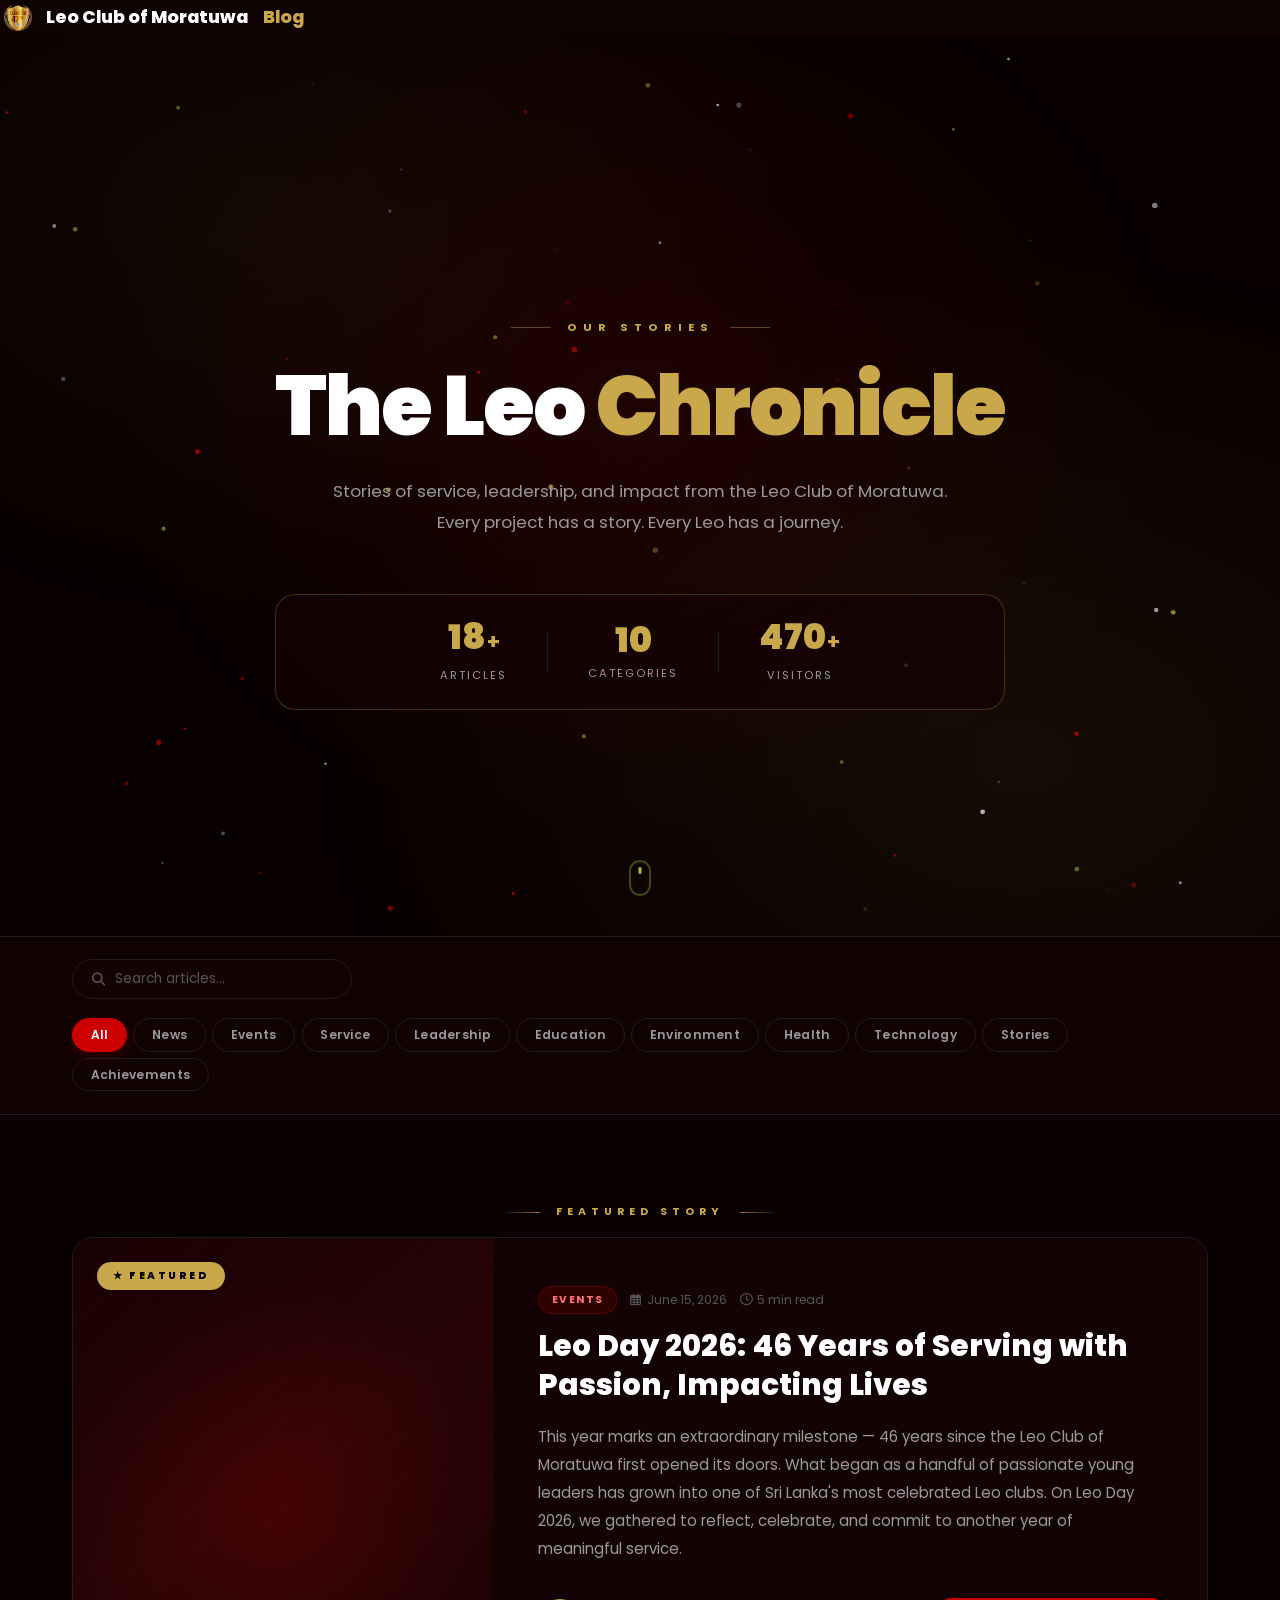
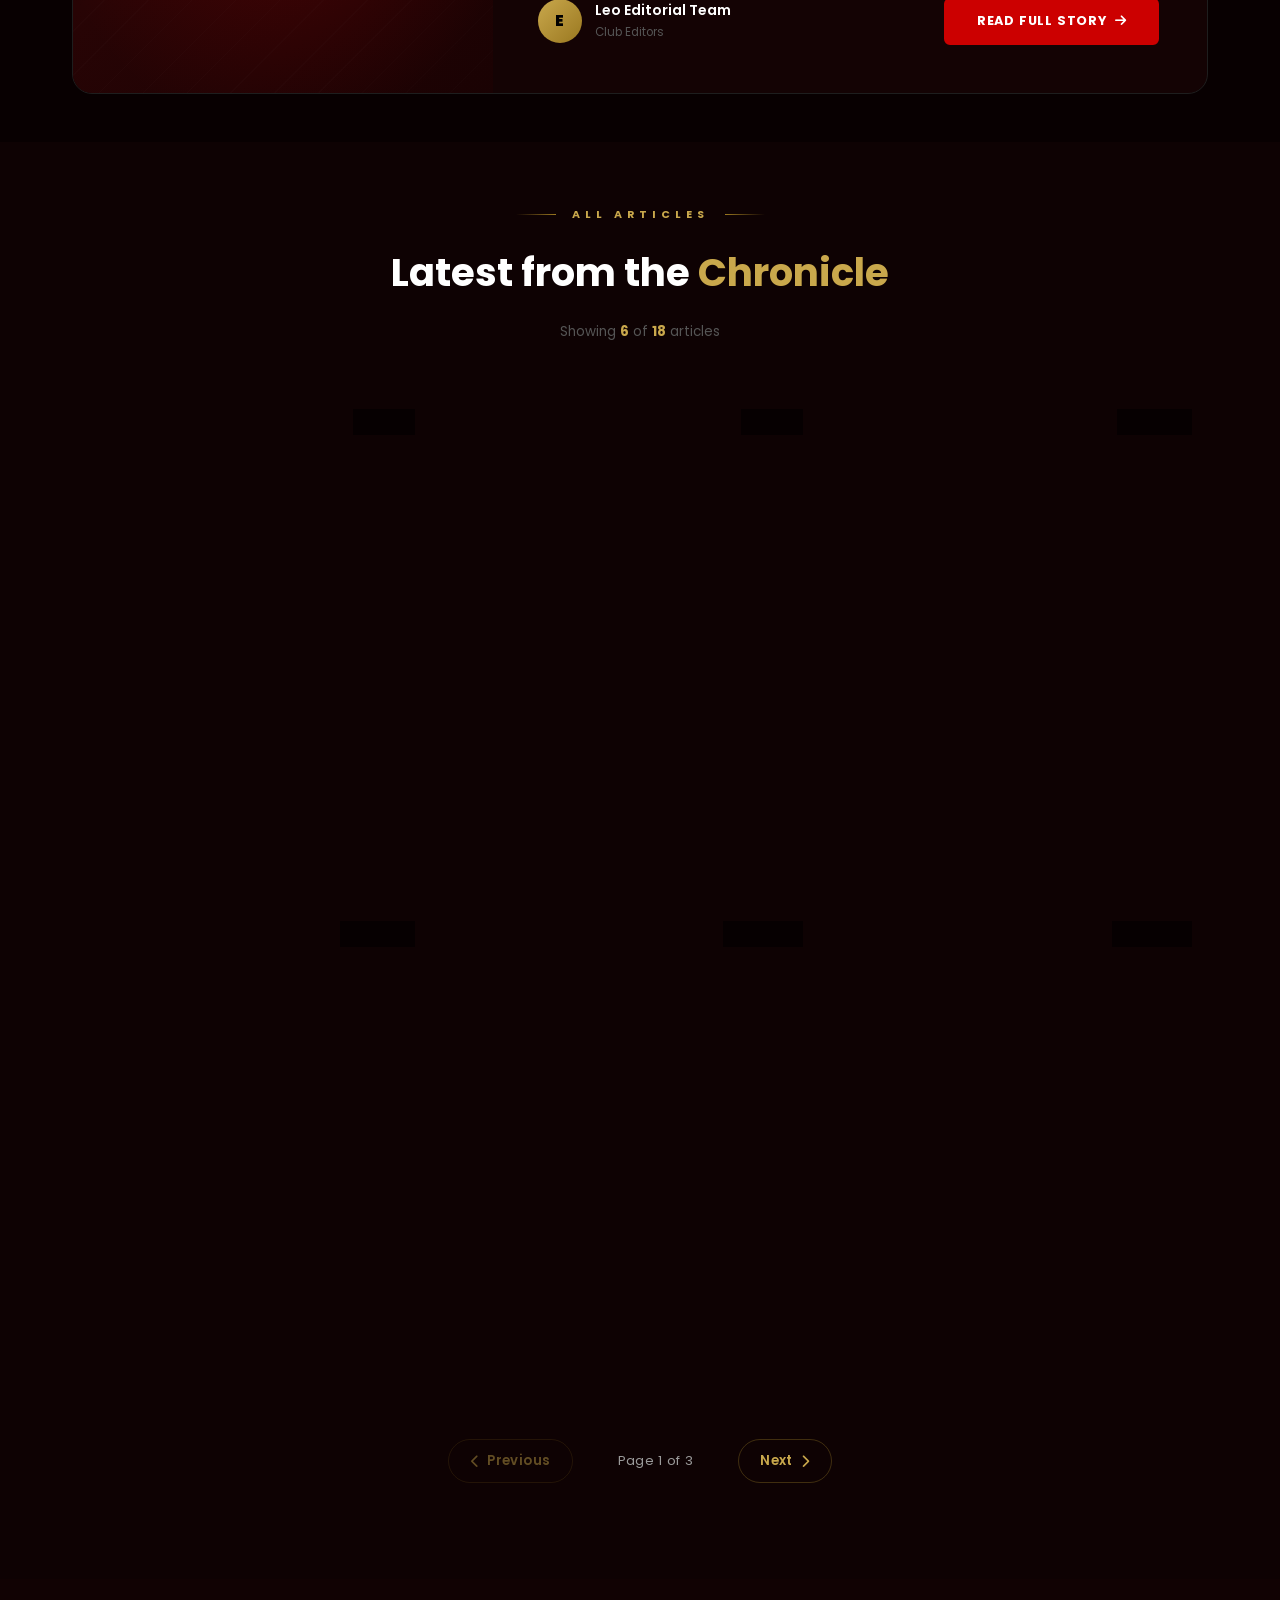
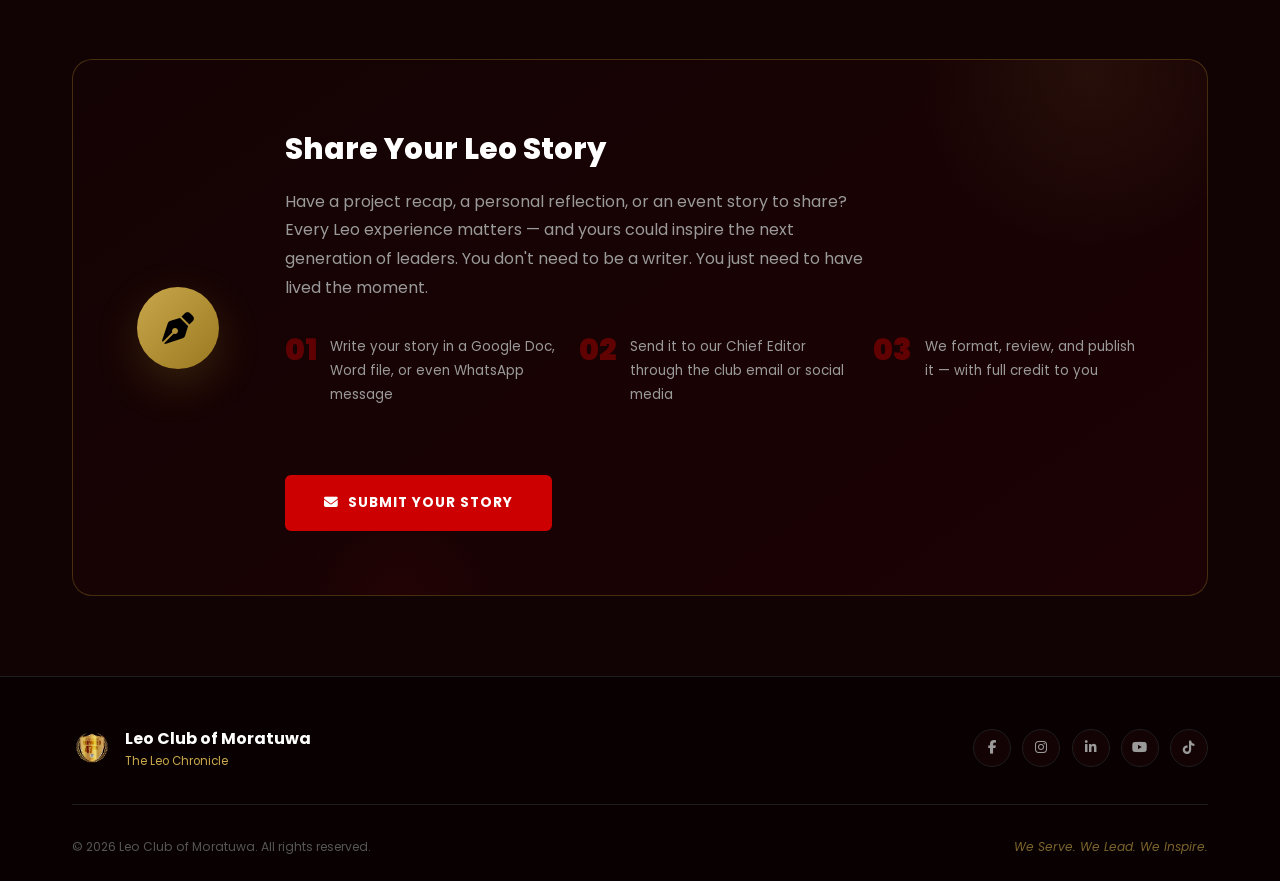
==== index.html @ 5f3649cf "Improve blog UX, archives, and SEO setup" ====
﻿<!DOCTYPE html>
<html lang="en">
<head>
  <meta charset="UTF-8" />
  <meta name="viewport" content="width=device-width, initial-scale=1.0" />
  <meta name="robots" content="index,follow" />
  <meta name="description" content="The Leo Chronicle — stories of service, leadership, and impact from the Leo Club of Moratuwa." />
  <meta name="theme-color" content="#CC0000" />
  <meta property="og:title"       content="The Leo Chronicle — Leo Club of Moratuwa" />
  <meta property="og:description" content="Stories of service, leadership and impact." />
  <meta property="og:type"        content="website" />
  <meta property="og:url"         content="" />
  <link rel="canonical" id="canonicalLink" href="index.html" />
  <link rel="icon" type="image/png" href="images/logos/clubLogo.png" />
  <title>The Leo Chronicle — Leo Club of Moratuwa</title>
  <script type="application/ld+json" id="blogSchemaJsonLd">{}</script>
  <script type="application/ld+json" id="breadcrumbsJsonLd">{}</script>

  
  <link rel="stylesheet" href="css/blog.css" />
  
  <link rel="stylesheet" href="https://cdnjs.cloudflare.com/ajax/libs/font-awesome/6.5.0/css/all.min.css" />
  
  <link href="https://fonts.googleapis.com/css2?family=Poppins:wght@300;400;500;600;700;800;900&display=swap" rel="stylesheet" />
</head>
<body>

  
  <div class="progress-bar" id="progressBar" role="progressbar" aria-hidden="true"></div>

  
  <nav class="navbar" id="navbar">
    <div class="nav-container">
      <div class="nav-logo">
        <img
          src="images/logos/clubLogo.png"
          alt="Leo Club of Moratuwa logo"
          class="nav-club-logo"
          onerror="this.style.display='none'"
        />
        Leo Club of Moratuwa <span>Blog</span>
      </div>
    </div>
  </nav>


  
  <section class="blog-hero" id="blogHero" aria-label="Blog hero">
    
    <canvas class="particles-canvas" id="particlesCanvas" aria-hidden="true"></canvas>
    <div class="hero-overlay" aria-hidden="true"></div>

    <div class="hero-content">
      <p class="hero-tag">
        <span class="tag-line" aria-hidden="true"></span>
        Our Stories
        <span class="tag-line" aria-hidden="true"></span>
      </p>
      <h1>The Leo <span class="accent">Chronicle</span></h1>
      <p class="hero-sub">
        Stories of service, leadership, and impact from the Leo Club of Moratuwa.<br />
        Every project has a story. Every Leo has a journey.
      </p>

      
      <div class="hero-stats" aria-label="Blog statistics">
        <div class="h-stat">
          <div class="h-num">
            <strong class="h-counter" id="articlesCount" data-target="0" aria-label="articles">0</strong><span class="stat-suffix">+</span>
          </div>
          <span>Articles</span>
        </div>
        <div class="h-divider" aria-hidden="true"></div>
        <div class="h-stat">
          <div class="h-num">
            <strong class="h-counter" id="categoriesCount" data-target="0" aria-label="categories">0</strong>
          </div>
          <span>Categories</span>
        </div>
        <div class="h-divider" aria-hidden="true"></div>
        <div class="h-stat">
          <div class="h-num">
            <strong class="h-counter" id="visitorsCount" data-target="0" aria-label="visitors">0</strong><span class="stat-suffix">+</span>
          </div>
          <span>Visitors</span>
        </div>
      </div>
    </div>

    
    <div class="hero-scroll-indicator" aria-hidden="true">
      <span></span>
    </div>
  </section>


  
  <section class="filter-section" aria-label="Search and filter articles">
    <div class="container">
      <div class="filter-bar">

        
        <div class="search-wrap">
          <i class="fas fa-search" aria-hidden="true"></i>
          <input
            type="search"
            id="searchInput"
            placeholder="Search articles…"
            aria-label="Search articles"
            autocomplete="off"
          />
          <button class="search-clear" id="searchClear" aria-label="Clear search">
            <i class="fas fa-times"></i>
          </button>
        </div>

      </div>

      
      <div class="category-tabs" id="categoryTabs" role="tablist" aria-label="Filter by category">
        <button class="cat-tab active" data-cat="all"          role="tab" aria-selected="true">All</button>
        <button class="cat-tab"        data-cat="news"         role="tab" aria-selected="false">News</button>
        <button class="cat-tab"        data-cat="events"       role="tab" aria-selected="false">Events</button>
        <button class="cat-tab"        data-cat="service"      role="tab" aria-selected="false">Service</button>
        <button class="cat-tab"        data-cat="leadership"   role="tab" aria-selected="false">Leadership</button>
        <button class="cat-tab"        data-cat="education"    role="tab" aria-selected="false">Education</button>
        <button class="cat-tab"        data-cat="environment"  role="tab" aria-selected="false">Environment</button>
        <button class="cat-tab"        data-cat="health"       role="tab" aria-selected="false">Health</button>
        <button class="cat-tab"        data-cat="technology"   role="tab" aria-selected="false">Technology</button>
        <button class="cat-tab"        data-cat="stories"      role="tab" aria-selected="false">Stories</button>
        <button class="cat-tab"        data-cat="achievements" role="tab" aria-selected="false">Achievements</button>
      </div>

    </div>
  </section>


  
  <section class="featured-section" aria-label="Featured article">
    <div class="container">
      <p class="section-tag">Featured Story</p>

      <div class="featured-card reveal">

        
        <div class="featured-visual">
          <div class="featured-icon-wrap" aria-hidden="true">
            <i class="fas fa-calendar-star"></i>
          </div>
          <div class="featured-badge">★ Featured</div>
        </div>

        
        <div class="featured-body">
          <div class="post-meta">
            <span class="post-category events">Events</span>
            <span class="post-date"><i class="far fa-calendar-alt" aria-hidden="true"></i> June 15, 2026</span>
            <span class="post-read-time"><i class="far fa-clock" aria-hidden="true"></i> 5 min read</span>
          </div>

          <h2 class="featured-title">
            Leo Day 2026: 46 Years of Serving with Passion, Impacting Lives
          </h2>

          <p class="featured-excerpt">
            This year marks an extraordinary milestone — 46 years since the Leo Club of Moratuwa
            first opened its doors. What began as a handful of passionate young leaders has grown
            into one of Sri Lanka's most celebrated Leo clubs. On Leo Day 2026, we gathered to
            reflect, celebrate, and commit to another year of meaningful service.
          </p>

          <div class="post-footer">
            <div class="post-author">
              <div class="author-avatar gold" aria-hidden="true">E</div>
              <div>
                <span class="author-name">Leo Editorial Team</span>
                <span class="author-role">Club Editors</span>
              </div>
            </div>
            <button class="btn-read-more" data-post="featured" aria-label="Read full featured story">
              Read Full Story <i class="fas fa-arrow-right" aria-hidden="true"></i>
            </button>
          </div>
        </div>

        
        <template class="post-full-content">
          <h2>Leo Day 2026: A Celebration of 46 Years of Service</h2>
          <p class="content-meta">
            <i class="far fa-calendar-alt"></i> June 15, 2026
            &nbsp;|&nbsp;
            <i class="far fa-clock"></i> 5 min read
            &nbsp;|&nbsp;
            By Leo Editorial Team
          </p>

          <p>
            On the morning of June 15th, 2026, the Leo Club of Moratuwa gathered at the University of
            Moratuwa Auditorium for what would become one of the most memorable Leo Day celebrations in
            our 46-year history. The air was electric — alumni who hadn't seen each other in years,
            active members who'd grown into leaders, and guests who'd been touched by our work all
            came together under one roof.
          </p>

          <h3>A Morning of Reflection</h3>
          <p>
            The ceremony opened with a moment of silence for all those our projects have helped over
            the decades. Our President reflected on the journey from 1980 — when a small group of
            determined young students first pledged to serve their community — to today, where over
            1,000 Leos have passed through our ranks.
          </p>
          <blockquote>
            "When we serve, we don't just change other lives. We change ourselves. Every Leo who has
            stood on this stage before us has left Moratuwa a little better than they found it."
            <br/><strong>— Club President, 2025/26</strong>
          </blockquote>

          <h3>Awards and Recognition</h3>
          <p>
            The highlight of the morning was the awards ceremony. The <strong>Best Leo Award</strong>
            went to a member who personally organized over 12 community events this year alone,
            including the landmark Blood Donation Drive that collected 150 units in a single day.
            The <strong>Outstanding Service Award</strong> recognized our Environment team for
            planting 500 trees across Moratuwa and nearby schools.
          </p>

          <h3>An Evening to Remember</h3>
          <p>
            As the sun set over Moratuwa, members, alumni, and Lions advisors gathered for a gala
            dinner. Stories were shared, friendships renewed, and memories made that will last a
            lifetime. A surprise photo montage — 46 years of Leo Club memories — drew applause,
            laughter, and more than a few tears.
          </p>

          <h3>Looking Forward to Year 47</h3>
          <p>
            As we close Leo Day 2026 and look ahead, our commitment to service remains unwavering.
            Upcoming projects include a major <strong>Blood Donation Drive</strong>, expansion of
            the <strong>Leo Tutors</strong> program to three new schools, and a new
            <strong>Mental Health on Campus</strong> initiative. Stay tuned — the best is yet to come.
          </p>

          <div class="content-tags">
            <span class="tag">Leo Day</span>
            <span class="tag">46 Years</span>
            <span class="tag">Annual Celebration</span>
            <span class="tag">Awards</span>
            <span class="tag">Milestones</span>
          </div>
        </template>

      </div>
    </div>
  </section>


  
  <section class="posts-section" id="postsSection" aria-label="All blog articles">
    <div class="container">

      <div class="section-header">
        <p class="section-tag">All Articles</p>
        <h2 class="section-title">Latest from the <span class="accent">Chronicle</span></h2>
        <p class="posts-count" id="postsCount" aria-live="polite">
          Showing <strong>8</strong> articles
        </p>
      </div>

      
      <div class="no-results" id="noResults" role="status" aria-live="polite">
        <i class="fas fa-search" aria-hidden="true"></i>
        <h3>No articles found</h3>
        <p>Try a different search term or select a different category.</p>
      </div>

      
      <div class="blog-grid" id="blogGrid">
        
      </div>

      
      <div class="pagination-wrap" aria-label="Article pagination">
        <button class="btn-page" id="pagePrevBtn" aria-label="Go to previous page">
          <i class="fas fa-chevron-left" aria-hidden="true"></i>
          <span>Previous</span>
        </button>
        <p class="page-indicator" id="pageIndicator" aria-live="polite">Page 1 of 1</p>
        <button class="btn-page" id="pageNextBtn" aria-label="Go to next page">
          <span>Next</span>
          <i class="fas fa-chevron-right" aria-hidden="true"></i>
        </button>
      </div>

    </div>
  </section>


  
  <section class="contribute-section" aria-label="Submit your story">
    <div class="container">
      <div class="contribute-card reveal">

        <div class="contribute-icon" aria-hidden="true">
          <i class="fas fa-pen-nib"></i>
        </div>

        <div class="contribute-content">
          <h2>Share Your Leo Story</h2>
          <p>
            Have a project recap, a personal reflection, or an event story to share?
            Every Leo experience matters — and yours could inspire the next generation of leaders.
            You don't need to be a writer. You just need to have lived the moment.
          </p>

          <div class="contribute-steps">
            <div class="c-step">
              <span class="c-num">01</span>
              <p>Write your story in a Google Doc, Word file, or even WhatsApp message</p>
            </div>
            <div class="c-step">
              <span class="c-num">02</span>
              <p>Send it to our Chief Editor through the club email or social media</p>
            </div>
            <div class="c-step">
              <span class="c-num">03</span>
              <p>We format, review, and publish it — with full credit to you</p>
            </div>
          </div>

          <a href="#" class="btn-primary">
            <i class="fas fa-envelope" aria-hidden="true"></i> Submit Your Story
          </a>
        </div>

      </div>
    </div>
  </section>


  
  <footer class="blog-footer" role="contentinfo">
    <div class="container">
      <div class="footer-top">

        <div class="footer-brand">
          <img
            src="images/logos/clubLogo.png"
            alt="Leo Club of Moratuwa"
            onerror="this.style.display='none'"
          />
          <div>
            <h3>Leo Club of Moratuwa</h3>
            <p>The Leo Chronicle</p>
          </div>
        </div>

        <div class="footer-social" aria-label="Social media links">
          <a href="https://web.facebook.com/LeoClubOfMoratuwa" target="_blank" rel="noopener noreferrer" aria-label="Follow us on Facebook"><i class="fab fa-facebook-f" aria-hidden="true"></i></a>
          <a href="https://www.instagram.com/mora_leos/" target="_blank" rel="noopener noreferrer" aria-label="Follow us on Instagram"><i class="fab fa-instagram" aria-hidden="true"></i></a>
          <a href="https://www.linkedin.com/company/leo-club-of-moratuwa/" target="_blank" rel="noopener noreferrer" aria-label="Follow us on LinkedIn"><i class="fab fa-linkedin-in" aria-hidden="true"></i></a>
          <a href="https://youtube.com/@leoclubofmoratuwa1321?si=IWdBcuFnTxDGwuSn" target="_blank" rel="noopener noreferrer" aria-label="Subscribe to our YouTube channel"><i class="fab fa-youtube" aria-hidden="true"></i></a>
          <a href="https://www.tiktok.com/@leoclubof.moratuwa" target="_blank" rel="noopener noreferrer" aria-label="Follow us on TikTok"><i class="fab fa-tiktok" aria-hidden="true"></i></a>
        </div>

      </div>

      <div class="footer-bottom">
        <p>&copy; 2026 Leo Club of Moratuwa. All rights reserved.</p>
        <p>We Serve. We Lead. We Inspire.</p>
      </div>
    </div>
  </footer>


  
  <div class="modal-overlay" id="modalOverlay" role="dialog" aria-modal="true" aria-label="Article reader">
    <div class="modal" id="modal">

      <button class="modal-close" id="modalClose" aria-label="Close article">
        <i class="fas fa-times" aria-hidden="true"></i>
      </button>

      
      <div class="modal-content" id="modalContent" tabindex="0"></div>

      <div class="modal-footer">
        <div class="modal-share" aria-label="Share this article">
          <span>Share:</span>
          <button class="share-btn" onclick="sharePost('facebook')" aria-label="Share on Facebook">
            <i class="fab fa-facebook-f" aria-hidden="true"></i>
          </button>
          <button class="share-btn" onclick="sharePost('whatsapp')" aria-label="Share on WhatsApp">
            <i class="fab fa-whatsapp" aria-hidden="true"></i>
          </button>
          <button class="share-btn" onclick="sharePost('copy')" aria-label="Copy link">
            <i class="fas fa-link" aria-hidden="true"></i>
          </button>
        </div>
        <button class="btn-modal-close" id="modalCloseBottom">Close Article</button>
      </div>

    </div>
  </div>


  
  <button class="back-to-top" id="backToTop" aria-label="Back to top of page">
    <i class="fas fa-chevron-up" aria-hidden="true"></i>
  </button>

  
  <div class="toast" id="toast" role="status" aria-live="polite" aria-atomic="true"></div>


  
    <script src="js/articles/news.js"></script>
    <script src="js/articles/events.js"></script>
    <script src="js/articles/service.js"></script>
    <script src="js/articles/leadership.js"></script>
    <script src="js/articles/education.js"></script>
    <script src="js/articles/environment.js"></script>
    <script src="js/articles/health.js"></script>
    <script src="js/articles/technology.js"></script>
    <script src="js/articles/stories.js"></script>
    <script src="js/articles/achievements.js"></script>
  <script src="js/articles-index.js"></script>
  <script src="js/blog.js"></script>

</body>
</html>
---- css/blog.css ----
/* ═══════════════════════════════════════════════════════════════
   Leo Club of Moratuwa — Blog Stylesheet
   Theme: Red #CC0000 · Gold #C9A84C · Dark Background #0E0203
   Font: Poppins (Google Fonts)
   ═══════════════════════════════════════════════════════════════ */

/* ─── CSS VARIABLES (matching main Leo Club site) ─── */
:root {
  --red:            #CC0000;
  --red-dark:       #A00000;
  --red-glow:       rgba(204, 0, 0, 0.20);
  --gold:           #C9A84C;
  --gold-light:     #E8CC72;
  --gold-dark:      #9A7820;
  --gold-glow:      rgba(201, 168, 76, 0.22);
  --green:          #2ECC71;
  --green-glow:     rgba(46, 204, 113, 0.18);
  --black:          #080001;
  --bg-dark:        #0E0203;
  --bg-card:        #140304;
  --bg-section:     #080001;
  --bg-alt:         #110203;
  --text-primary:   #FFFFFF;
  --text-secondary: #9A9A9A;
  --text-muted:     #555555;
  --border:         #1E1E1E;
  --border-gold:    rgba(212, 175, 55, 0.25);
  --border-red:     rgba(204, 0, 0, 0.30);
  --font:           'Poppins', sans-serif;
  --transition:     0.3s ease;
  --shadow-red:     0 15px 45px rgba(204, 0, 0, 0.25);
  --shadow-gold:    0 15px 45px rgba(212, 175, 55, 0.18);
  --radius:         12px;
  --radius-lg:      20px;
}

/* ─── RESET & BASE ─── */
*, *::before, *::after { margin: 0; padding: 0; box-sizing: border-box; }
html { scroll-behavior: smooth; font-size: 16px; }
body {
  font-family: var(--font);
  background-color: var(--bg-dark);
  color: var(--text-primary);
  line-height: 1.7;
  overflow-x: hidden;
}
a { text-decoration: none; color: inherit; transition: var(--transition); }
ul { list-style: none; }
img { max-width: 100%; display: block; }
button { border: none; cursor: pointer; font-family: var(--font); background: none; }
/* Hide <template> elements — prevents them from participating in grid/flex layout */
template { display: none !important; }

/* ─── UTILITIES ─── */
.container { max-width: 1200px; margin: 0 auto; padding: 0 2rem; }
.accent { color: var(--gold); }

.section-tag {
  font-size: 0.68rem;
  letter-spacing: 5px;
  color: var(--gold);
  text-transform: uppercase;
  font-weight: 700;
  margin-bottom: 1rem;
  display: flex;
  align-items: center;
  justify-content: center;
  gap: 1rem;
}
.section-tag::before, .section-tag::after {
  content: '';
  display: block;
  width: 40px;
  height: 1px;
  background: linear-gradient(90deg, transparent, var(--gold-dark));
  flex-shrink: 0;
}
.section-tag::after { background: linear-gradient(270deg, transparent, var(--gold-dark)); }

.section-title {
  font-size: clamp(1.6rem, 3vw, 2.4rem);
  font-weight: 700;
  margin-bottom: 1rem;
  text-align: center;
}

/* ═══════════════════════════════════════════════
   READING PROGRESS BAR
═══════════════════════════════════════════════ */
  box-shadow: 0 4px 30px rgba(0, 0, 0, 0.5);
}
.nav-container {
  max-width: 1200px;
  margin: 0 auto;
  padding: 0 2rem;
  display: flex;
  align-items: center;
  justify-content: center;
}
.nav-logo {
  display: flex;
  align-items: center;
  gap: 0.6rem;
  font-size: 1.1rem;
  font-weight: 800;
  letter-spacing: 0;
  color: var(--text-primary);
  cursor: default;
}
.nav-logo span { margin-left: 0.35rem; color: var(--gold); }
.nav-club-logo { width: 36px; height: 36px; object-fit: contain; border-radius: 50%; }

.nav-links {
  display: flex;
  align-items: center;
  gap: 0.25rem;
}
.nav-links a {
  padding: 0.42rem 0.9rem;
  font-size: 0.82rem;
  font-weight: 500;
  color: var(--text-secondary);
  border-radius: 6px;
  transition: var(--transition);
  letter-spacing: 0.3px;
}
.nav-links a:hover { color: var(--text-primary); }
.nav-links a.active { color: var(--gold); background: rgba(204, 0, 0, 0.1); }
.btn-nav {
  background: var(--red) !important;
  color: #fff !important;
  padding: 0.48rem 1.2rem !important;
  border-radius: 6px !important;
  font-weight: 700 !important;
  font-size: 0.78rem !important;
  letter-spacing: 0.5px;
}
.btn-nav:hover { background: var(--red-dark) !important; transform: translateY(-1px); }

.hamburger { display: none; flex-direction: column; gap: 5px; cursor: pointer; padding: 4px; z-index: 10; }
.hamburger span { display: block; width: 24px; height: 2px; background: var(--text-primary); border-radius: 2px; transition: var(--transition); }
.hamburger.open span:nth-child(1) { transform: translateY(7px) rotate(45deg); }
.hamburger.open span:nth-child(2) { opacity: 0; transform: scaleX(0); }
.hamburger.open span:nth-child(3) { transform: translateY(-7px) rotate(-45deg); }

/* ═══════════════════════════════════════════════
   HERO SECTION
═══════════════════════════════════════════════ */
.blog-hero {
  position: relative;
  min-height: 100vh;
  display: flex;
  align-items: center;
  justify-content: center;
  text-align: center;
  overflow: hidden;
  background: var(--bg-section);
}
.particles-canvas {
  position: absolute;
  inset: 0;
  width: 100%;
  height: 100%;
  z-index: 0;
}
.hero-overlay {
  position: absolute;
  inset: 0;
  background:
    radial-gradient(ellipse at 50% 40%, rgba(204, 0, 0, 0.10) 0%, transparent 60%),
    radial-gradient(ellipse at 80% 80%, rgba(201, 168, 76, 0.07) 0%, transparent 50%),
    radial-gradient(ellipse at 20% 20%, rgba(201, 168, 76, 0.05) 0%, transparent 40%);
  z-index: 1;
}
.hero-content {
  position: relative;
  z-index: 2;
  max-width: 820px;
  padding: 2rem;
  margin-top: 3.5rem;
  animation: heroFadeIn 1s ease both;
}
@keyframes heroFadeIn {
  from { opacity: 0; transform: translateY(35px); }
  to   { opacity: 1; transform: translateY(0); }
}

.hero-tag {
  display: flex;
  align-items: center;
  justify-content: center;
  gap: 1rem;
  font-size: 0.7rem;
  font-weight: 700;
  letter-spacing: 6px;
  color: var(--gold);
  text-transform: uppercase;
  margin-bottom: 1.5rem;
}
.tag-line { display: block; width: 40px; height: 1px; background: var(--gold); opacity: 0.4; }

.blog-hero h1 {
  font-size: clamp(2.8rem, 7vw, 5.2rem);
  font-weight: 900;
  line-height: 1.1;
  margin-bottom: 1.5rem;
  letter-spacing: -2px;
}
.hero-sub {
  font-size: 1.05rem;
  color: var(--text-secondary);
  max-width: 920px;
  margin: 0 auto 3.5rem;
  line-height: 1.85;
}

.hero-stats {
  display: flex;
  align-items: center;
  justify-content: center;
  flex-wrap: wrap;
  gap: 0;
  background: rgba(20, 3, 4, 0.6);
  border: 1px solid var(--border-gold);
  border-radius: var(--radius-lg);
  padding: 1.5rem 0;
  backdrop-filter: blur(10px);
  -webkit-backdrop-filter: blur(10px);
}
.h-stat {
  display: flex;
  flex-direction: column;
  align-items: center;
  padding: 0 2.5rem;
}
/* Wrapper that keeps the number + suffix on the same row */
.h-num {
  display: flex;
  align-items: baseline;
  gap: 1px;
}
.h-stat strong {
  font-size: 2.2rem;
  font-weight: 900;
  color: var(--gold);
  line-height: 1;
}
.h-stat .stat-suffix { color: var(--gold); font-size: 1.3rem; font-weight: 700; }
/* Label text underneath the number */
.h-stat > span {
  font-size: 0.7rem;
  color: var(--text-secondary);
  text-transform: uppercase;
  letter-spacing: 2px;
  margin-top: 0.4rem;
}
.h-divider { width: 1px; height: 40px; background: var(--border); flex-shrink: 0; }

.hero-scroll-indicator {
  position: absolute;
  bottom: 2.5rem;
  left: 50%;
  transform: translateX(-50%);
  z-index: 2;
}
.hero-scroll-indicator span {
  display: block;
  width: 22px;
  height: 36px;
  border: 2px solid rgba(201, 168, 76, 0.35);
  border-radius: 11px;
  position: relative;
}
.hero-scroll-indicator span::after {
  content: '';
  position: absolute;
  top: 5px;
  left: 50%;
  transform: translateX(-50%);
  width: 3px;
  height: 7px;
  background: var(--gold);
  border-radius: 2px;
  animation: scrollBounce 1.8s ease infinite;
}
@keyframes scrollBounce {
  0%, 100% { top: 5px; opacity: 1; }
  50%       { top: 16px; opacity: 0.25; }
}

/* ═══════════════════════════════════════════════
   SEARCH & FILTER BAR
═══════════════════════════════════════════════ */
.filter-section {
  background: var(--bg-alt);
  padding: 1.4rem 0;
  position: sticky;
  top: 63px;
  z-index: 100;
  border-bottom: 1px solid var(--border);
  border-top: 1px solid var(--border);
}
.filter-bar {
  display: flex;
  align-items: center;
  justify-content: space-between;
  gap: 1.2rem;
  margin-bottom: 1.2rem;
  flex-wrap: wrap;
}

.search-wrap {
  display: flex;
  align-items: center;
  gap: 0.6rem;
  background: var(--bg-card);
  border: 1px solid var(--border);
  border-radius: 100px;
  padding: 0.55rem 1.2rem;
  flex: 0 0 280px;
  transition: var(--transition);
}

.taxonomy-wrap {
  display: flex;
  align-items: center;
  gap: 0.55rem;
  flex-wrap: wrap;
}
.tax-label {
  font-size: 0.74rem;
  color: var(--text-muted);
  letter-spacing: 0.4px;
}
.tax-select {
  background: var(--bg-card);
  border: 1px solid var(--border);
  color: var(--text-primary);
  border-radius: 999px;
  padding: 0.48rem 0.85rem;
  font-size: 0.78rem;
  min-width: 160px;
  outline: none;
  transition: var(--transition);
}
.tax-select:focus {
  border-color: var(--gold-dark);
  box-shadow: 0 0 0 3px var(--gold-glow);
}

.archive-hint {
  color: var(--text-secondary);
  font-size: 0.8rem;
  margin-top: 0.3rem;
  min-height: 1.2em;
}
.search-wrap:focus-within {
  border-color: var(--gold-dark);
  box-shadow: 0 0 0 3px var(--gold-glow);
}
.search-wrap > i { color: var(--text-muted); font-size: 0.82rem; flex-shrink: 0; }
.search-wrap input {
  background: none;
  border: none;
  outline: none;
  color: var(--text-primary);
  font-family: var(--font);
  font-size: 0.85rem;
  width: 100%;
}
.search-wrap input::placeholder { color: var(--text-muted); }
.search-clear {
  color: var(--text-muted);
  font-size: 0.8rem;
  padding: 2px;
  display: none;
  flex-shrink: 0;
  transition: var(--transition);
}
.search-clear.visible { display: block; }
.search-clear:hover { color: var(--red); }

.category-tabs {
  display: flex;
  gap: 0.4rem;
  flex-wrap: wrap;
  margin-bottom: 0;
}
.cat-tab {
  background: transparent;
  color: var(--text-secondary);
  border: 1px solid var(--border);
  padding: 0.42rem 1.1rem;
  border-radius: 100px;
  font-size: 0.76rem;
  font-weight: 600;
  letter-spacing: 0.3px;
  transition: var(--transition);
}
.cat-tab:hover { border-color: var(--gold-dark); color: var(--gold-light); }
.cat-tab.active {
  background: var(--red);
  border-color: var(--red);
  color: #fff;
  box-shadow: 0 4px 15px var(--red-glow);
}

/* ═══════════════════════════════════════════════
   FEATURED POST
═══════════════════════════════════════════════ */
.featured-section {
  padding: 5.5rem 0 3rem;
  background: var(--bg-section);
}
.featured-card {
  display: grid;
  grid-template-columns: 420px 1fr;
  background: var(--bg-card);
  border-radius: var(--radius-lg);
  border: 1px solid var(--border);
  overflow: hidden;
  transition: transform 0.4s ease, box-shadow 0.4s ease, border-color 0.4s ease;
}
.featured-card:hover {
  transform: translateY(-7px);
  box-shadow: 0 25px 70px rgba(0, 0, 0, 0.55), var(--shadow-gold);
  border-color: var(--border-gold);
}

.featured-visual {
  position: relative;
  background: linear-gradient(145deg, #180203, #280405 50%, #1a0203);
  display: flex;
  align-items: center;
  justify-content: center;
  min-height: 400px;
  overflow: hidden;
}
.featured-visual::before {
  content: '';
  position: absolute;
  inset: 0;
  background: radial-gradient(circle at 50% 60%, rgba(204, 0, 0, 0.18) 0%, transparent 65%);
}
/* Decorative diagonal lines */
.featured-visual::after {
  content: '';
  position: absolute;
  inset: 0;
  background: repeating-linear-gradient(
    -45deg,
    transparent,
    transparent 30px,
    rgba(255, 255, 255, 0.012) 30px,
    rgba(255, 255, 255, 0.012) 31px
  );
}
.featured-icon-wrap {
  font-size: 7rem;
  color: var(--red);
  position: relative;
  z-index: 2;
  animation: floatIcon 3.5s ease-in-out infinite;
  filter: drop-shadow(0 0 40px rgba(204, 0, 0, 0.4));
}
@keyframes floatIcon {
  0%, 100% { transform: translateY(0) rotate(-2deg); }
  50%       { transform: translateY(-14px) rotate(2deg); }
}
.featured-badge {
  position: absolute;
  top: 1.5rem;
  left: 1.5rem;
  z-index: 3;
  background: var(--gold);
  color: #000;
  font-size: 0.65rem;
  font-weight: 800;
  letter-spacing: 2.5px;
  text-transform: uppercase;
  padding: 0.32rem 1rem;
  border-radius: 100px;
}

.featured-body {
  padding: 3rem 3rem 3rem 2.8rem;
  display: flex;
  flex-direction: column;
  justify-content: center;
}
.featured-title {
  font-size: clamp(1.3rem, 2.4vw, 1.85rem);
  font-weight: 800;
  line-height: 1.3;
  margin: 0.8rem 0 1.2rem;
  transition: color 0.25s ease;
}
.featured-card:hover .featured-title { color: var(--gold); }
.featured-excerpt {
  color: var(--text-secondary);
  line-height: 1.85;
  margin-bottom: 2.2rem;
  font-size: 0.94rem;
}

/* ─── SHARED: Post meta ─── */
.post-meta {
  display: flex;
  align-items: center;
  gap: 0.8rem;
  flex-wrap: wrap;
}
.post-category {
  font-size: 0.65rem;
  font-weight: 700;
  letter-spacing: 1.5px;
  text-transform: uppercase;
  padding: 0.26rem 0.8rem;
  border-radius: 100px;
}
.post-category.events      { background: rgba(204,0,0,0.14);   color: #FF7070; border: 1px solid rgba(204,0,0,0.28); }
.post-category.service     { background: rgba(201,168,76,0.14); color: var(--gold-light); border: 1px solid var(--border-gold); }
.post-category.education   { background: rgba(255,120,60,0.12); color: #FFA07A; border: 1px solid rgba(255,100,40,0.25); }
.post-category.environment { background: rgba(46,204,113,0.12); color: #68ECA0; border: 1px solid rgba(46,204,113,0.28); }
.post-category.stories     { background: rgba(201,168,76,0.12); color: var(--gold); border: 1px solid var(--border-gold); }
.post-category.health      { background: rgba(255,215,0,0.10);  color: #FFD700; border: 1px solid rgba(255,215,0,0.25); }
.post-category.news        { background: rgba(204,0,0,0.10);   color: #FF5555; border: 1px solid rgba(204,0,0,0.2); }
.post-category.leadership  { background: rgba(255,140,0,0.12); color: #FFB347; border: 1px solid rgba(255,140,0,0.28); }
.post-category.technology  { background: rgba(0,170,255,0.12); color: #7CD7FF; border: 1px solid rgba(0,170,255,0.28); }
.post-category.achievements { background: rgba(255,193,7,0.14); color: #FFD45A; border: 1px solid rgba(255,193,7,0.3); }

.post-date, .post-read-time {
  font-size: 0.76rem;
  color: var(--text-muted);
  display: flex;
  align-items: center;
  gap: 0.35rem;
}

/* ─── SHARED: Post footer ─── */
.post-footer {
  display: flex;
  align-items: center;
  justify-content: space-between;
  gap: 1rem;
  flex-wrap: wrap;
}
.post-author { display: flex; align-items: center; gap: 0.8rem; }
.author-avatar {
  width: 44px; height: 44px;
  border-radius: 50%;
  display: flex; align-items: center; justify-content: center;
  font-weight: 800; font-size: 1rem;
  flex-shrink: 0;
}
.author-avatar.red  { background: linear-gradient(135deg, var(--red), var(--red-dark)); color: #fff; }
.author-avatar.gold { background: linear-gradient(135deg, var(--gold), var(--gold-dark)); color: #000; }
.author-name  { font-weight: 600; font-size: 0.88rem; display: block; }
.author-role  { font-size: 0.73rem; color: var(--text-muted); display: block; }

.btn-read-more {
  display: inline-flex;
  align-items: center;
  gap: 0.5rem;
  background: var(--red);
  color: #fff;
  padding: 0.78rem 1.9rem;
  border-radius: 6px;
  font-weight: 700;
  font-size: 0.8rem;
  letter-spacing: 0.8px;
  text-transform: uppercase;
  border: 2px solid var(--red);
  transition: var(--transition);
  white-space: nowrap;
}
.btn-read-more:hover {
  background: var(--red-dark);
  border-color: var(--red-dark);
  transform: translateY(-2px);
  box-shadow: var(--shadow-red);
}
.btn-read-more i { transition: transform 0.2s ease; }
.btn-read-more:hover i { transform: translateX(5px); }

/* ═══════════════════════════════════════════════
   POSTS SECTION & GRID
═══════════════════════════════════════════════ */
.posts-section {
  padding: 4rem 0 6rem;
  background: var(--bg-dark);
}
.section-header { text-align: center; margin-bottom: 3rem; }
.posts-count { color: var(--text-muted); font-size: 0.84rem; margin-top: 0.4rem; }
.posts-count strong { color: var(--gold); }

.blog-grid {
  display: grid;
  grid-template-columns: repeat(3, 1fr);
  gap: 1.8rem;
}

/* ─── Blog Card ─── */
.blog-card {
  background: var(--bg-card);
  border-radius: var(--radius-lg);
  border: 1px solid var(--border);
  overflow: hidden;
  display: flex;
  flex-direction: column;
  cursor: pointer;
  transition: transform 0.38s ease, box-shadow 0.38s ease, border-color 0.38s ease;
  position: relative;
}
.blog-card:hover {
  transform: translateY(-9px);
  border-color: var(--border-gold);
  box-shadow: 0 22px 65px rgba(0, 0, 0, 0.5), 0 0 0 1px var(--border-gold);
}

/* Card visual area (top image/icon) */
.card-visual {
  position: relative;
  height: 210px;
  display: flex;
  align-items: center;
  justify-content: center;
  overflow: hidden;
}
.card-image {
  position: absolute;
  inset: 0;
  width: 100%;
  height: 100%;
  object-fit: cover;
  z-index: 1;
  transform: scale(1.02);
  transition: transform 0.45s ease, filter 0.45s ease;
}
.card-visual::before {
  content: '';
  position: absolute;
  inset: 0;
  opacity: 1;
  transition: opacity 0.35s ease;
}
.card-visual::after {
  content: '';
  position: absolute;
  inset: 0;
  background: repeating-linear-gradient(
    -45deg,
    transparent, transparent 28px,
    rgba(255,255,255,0.013) 28px, rgba(255,255,255,0.013) 29px
  );
}

/* Visual color variants */
.card-visual.events      { background: linear-gradient(145deg, #1a0203, #260304); }
.card-visual.events::before { background: radial-gradient(circle at 50% 60%, rgba(204,0,0,0.22) 0%, transparent 70%); }
.card-visual.service     { background: linear-gradient(145deg, #14120a, #1e1a0d); }
.card-visual.service::before { background: radial-gradient(circle at 50% 60%, rgba(201,168,76,0.22) 0%, transparent 70%); }
.card-visual.education   { background: linear-gradient(145deg, #1a0f05, #221405); }
.card-visual.education::before { background: radial-gradient(circle at 50% 60%, rgba(255,120,40,0.22) 0%, transparent 70%); }
.card-visual.environment { background: linear-gradient(145deg, #061210, #0b1c16); }
.card-visual.environment::before { background: radial-gradient(circle at 50% 60%, rgba(46,204,113,0.22) 0%, transparent 70%); }
.card-visual.stories     { background: linear-gradient(145deg, #14120a, #1c180c); }
.card-visual.stories::before { background: radial-gradient(circle at 50% 60%, rgba(201,168,76,0.22) 0%, transparent 70%); }
.card-visual.health      { background: linear-gradient(145deg, #13110a, #1b1800); }
.card-visual.health::before { background: radial-gradient(circle at 50% 60%, rgba(255,215,0,0.18) 0%, transparent 70%); }
.card-visual.news        { background: linear-gradient(145deg, #1a0203, #220304); }
.card-visual.news::before { background: radial-gradient(circle at 50% 60%, rgba(204,0,0,0.18) 0%, transparent 70%); }
.card-visual.leadership   { background: linear-gradient(145deg, #1a1103, #241706); }
.card-visual.leadership::before { background: radial-gradient(circle at 50% 60%, rgba(255,140,0,0.22) 0%, transparent 70%); }
.card-visual.technology   { background: linear-gradient(145deg, #03121a, #052033); }
.card-visual.technology::before { background: radial-gradient(circle at 50% 60%, rgba(0,170,255,0.22) 0%, transparent 70%); }
.card-visual.achievements { background: linear-gradient(145deg, #1a1305, #241a06); }
.card-visual.achievements::before { background: radial-gradient(circle at 50% 60%, rgba(255,193,7,0.22) 0%, transparent 70%); }

/* Image-first mode: show photo as primary visual, keep icon as fallback only */
.card-visual.has-image i { display: none; }
.card-visual.has-image::before {
  z-index: 2;
  background: linear-gradient(180deg, rgba(0, 0, 0, 0.08) 0%, rgba(0, 0, 0, 0.45) 100%);
}
.blog-card:hover .card-visual.has-image .card-image {
  transform: scale(1.08);
  filter: saturate(1.08);
}

.card-visual i {
  font-size: 3.8rem;
  position: relative;
  z-index: 3;
  transition: transform 0.4s cubic-bezier(0.34, 1.56, 0.64, 1), filter 0.4s ease;
}
.card-visual.events i      { color: #FF6B6B; filter: drop-shadow(0 0 18px rgba(204,0,0,0.4)); }
.card-visual.service i     { color: var(--gold); filter: drop-shadow(0 0 18px rgba(201,168,76,0.4)); }
.card-visual.education i   { color: #FFA07A; filter: drop-shadow(0 0 18px rgba(255,120,40,0.4)); }
.card-visual.environment i { color: #6EEAA0; filter: drop-shadow(0 0 18px rgba(46,204,113,0.4)); }
.card-visual.stories i     { color: var(--gold-light); filter: drop-shadow(0 0 18px rgba(201,168,76,0.4)); }
.card-visual.health i      { color: #FFD700; filter: drop-shadow(0 0 18px rgba(255,215,0,0.35)); }
.card-visual.news i        { color: #FF5555; filter: drop-shadow(0 0 18px rgba(204,0,0,0.35)); }
.card-visual.leadership i  { color: #FFB347; filter: drop-shadow(0 0 18px rgba(255,140,0,0.35)); }
.card-visual.technology i  { color: #7CD7FF; filter: drop-shadow(0 0 18px rgba(0,170,255,0.35)); }
.card-visual.achievements i { color: #FFD45A; filter: drop-shadow(0 0 18px rgba(255,193,7,0.35)); }

.blog-card:hover .card-visual i {
  transform: scale(1.18) rotate(-6deg);
}
.blog-card:hover .card-visual i {
  filter: drop-shadow(0 0 28px currentColor);
}

.card-badge {
  position: absolute;
  top: 1rem; right: 1rem;
  z-index: 4;
  font-size: 0.6rem;
  font-weight: 700;
  letter-spacing: 1.5px;
  text-transform: uppercase;
  padding: 0.24rem 0.7rem;
  border-radius: 100px;
  background: rgba(0, 0, 0, 0.55);
  backdrop-filter: blur(8px);
  border: 1px solid rgba(255,255,255,0.08);
  color: var(--text-secondary);
  transition: var(--transition);
}
.blog-card:hover .card-badge { color: var(--gold); border-color: var(--border-gold); }

/* "Click to read" overlay hint */
.card-read-hint {
  position: absolute;
  bottom: 0; left: 0; right: 0;
  z-index: 4;
  background: linear-gradient(0deg, rgba(204,0,0,0.8) 0%, transparent 100%);
  padding: 1.2rem 1rem 0.7rem;
  text-align: center;
  font-size: 0.72rem;
  font-weight: 700;
  letter-spacing: 1px;
  text-transform: uppercase;
  color: rgba(255,255,255,0.9);
  transform: translateY(100%);
  transition: transform 0.3s ease;
}
.blog-card:hover .card-read-hint { transform: translateY(0); }

.card-body {
  padding: 1.5rem 1.5rem 1.2rem;
  display: flex;
  flex-direction: column;
  flex: 1;
}
.card-title {
  font-size: 1rem;
  font-weight: 700;
  line-height: 1.45;
  margin: 0.5rem 0 0.8rem;
  transition: color 0.25s ease;
  display: -webkit-box;
  -webkit-line-clamp: 2;
  line-clamp: 2;
  -webkit-box-orient: vertical;
  overflow: hidden;
}
.blog-card:hover .card-title { color: var(--gold); }
.card-excerpt {
  font-size: 0.84rem;
  color: var(--text-secondary);
  line-height: 1.75;
  flex: 1;
  margin-bottom: 1.1rem;
  display: -webkit-box;
  -webkit-line-clamp: 3;
  line-clamp: 3;
  -webkit-box-orient: vertical;
  overflow: hidden;
}
.card-footer {
  display: flex;
  align-items: center;
  justify-content: space-between;
  padding-top: 1rem;
  border-top: 1px solid var(--border);
}
.post-author-sm {
  display: flex;
  align-items: center;
  gap: 0.5rem;
  font-size: 0.76rem;
  color: var(--text-secondary);
}
.author-avatar-sm {
  width: 28px; height: 28px;
  border-radius: 50%;
  display: flex; align-items: center; justify-content: center;
  font-weight: 800; font-size: 0.7rem;
  flex-shrink: 0;
}
.author-avatar-sm.red   { background: linear-gradient(135deg, var(--red), var(--red-dark)); color: #fff; }
.author-avatar-sm.gold  { background: linear-gradient(135deg, var(--gold), var(--gold-dark)); color: #000; }
.author-avatar-sm.green { background: linear-gradient(135deg, #2ECC71, #27AE60); color: #000; }

.card-info { font-size: 0.73rem; color: var(--text-muted); display: flex; align-items: center; gap: 0.4rem; }

/* ─── No Results ─── */
.no-results {
  text-align: center;
  padding: 5rem 0;
  color: var(--text-muted);
  display: none;
}
.no-results i { font-size: 3rem; margin-bottom: 1rem; display: block; color: var(--border); }
.no-results h3 { font-size: 1.2rem; margin-bottom: 0.5rem; color: var(--text-secondary); }

/* ─── Pagination ─── */
.pagination-wrap {
  margin-top: 3.2rem;
  display: flex;
  align-items: center;
  justify-content: center;
  gap: 0.9rem;
  flex-wrap: wrap;
}
.btn-page {
  display: inline-flex;
  align-items: center;
  gap: 0.5rem;
  background: transparent;
  color: var(--gold);
  border: 1.5px solid var(--border-gold);
  padding: 0.7rem 1.35rem;
  border-radius: 999px;
  font-weight: 600;
  font-size: 0.83rem;
  letter-spacing: 0.4px;
  transition: var(--transition);
}
.btn-page:hover {
  background: var(--gold-glow);
  border-color: var(--gold);
  box-shadow: var(--shadow-gold);
  transform: translateY(-1px);
}
.btn-page:disabled {
  opacity: 0.45;
  cursor: not-allowed;
  transform: none !important;
  box-shadow: none;
}
.page-indicator {
  min-width: 136px;
  text-align: center;
  font-size: 0.82rem;
  color: var(--text-secondary);
  letter-spacing: 0.3px;
}


/* ═══════════════════════════════════════════════
   CONTRIBUTE / WRITE FOR US SECTION
═══════════════════════════════════════════════ */
.contribute-section {
  padding: 5rem 0;
  background: var(--bg-alt);
}
.contribute-card {
  background: linear-gradient(145deg, var(--bg-card), #1c0204);
  border: 1px solid var(--border-gold);
  border-radius: var(--radius-lg);
  padding: 4rem;
  display: grid;
  grid-template-columns: 100px 1fr;
  gap: 3rem;
  align-items: center;
  position: relative;
  overflow: hidden;
}
.contribute-card::before {
  content: '';
  position: absolute;
  top: -30%;
  right: -5%;
  width: 350px;
  height: 350px;
  background: radial-gradient(circle, rgba(201,168,76,0.08), transparent 70%);
  pointer-events: none;
}
.contribute-card::after {
  content: '';
  position: absolute;
  bottom: -20%;
  left: 20%;
  width: 200px;
  height: 200px;
  background: radial-gradient(circle, rgba(204,0,0,0.06), transparent 70%);
  pointer-events: none;
}
.contribute-icon {
  width: 82px; height: 82px;
  background: linear-gradient(135deg, var(--gold), var(--gold-dark));
  border-radius: 50%;
  display: flex; align-items: center; justify-content: center;
  font-size: 2rem;
  color: #000;
  flex-shrink: 0;
  box-shadow: var(--shadow-gold);
  position: relative;
  z-index: 1;
  animation: pulseGlow 3s ease-in-out infinite;
}
@keyframes pulseGlow {
  0%, 100% { box-shadow: var(--shadow-gold); }
  50%       { box-shadow: 0 0 0 12px var(--gold-glow), var(--shadow-gold); }
}
.contribute-content { position: relative; z-index: 1; }
.contribute-content h2 { font-size: 1.85rem; font-weight: 800; margin-bottom: 0.8rem; }
.contribute-content p { color: var(--text-secondary); margin-bottom: 2rem; max-width: 580px; line-height: 1.8; }
.contribute-steps {
  display: flex;
  gap: 1.5rem;
  margin-bottom: 2.2rem;
  flex-wrap: wrap;
}
.c-step { display: flex; align-items: flex-start; gap: 0.8rem; flex: 1; min-width: 160px; }
.c-num { font-size: 1.9rem; font-weight: 900; color: var(--red); opacity: 0.4; line-height: 1; flex-shrink: 0; }
.c-step p { font-size: 0.84rem; color: var(--text-secondary); }

.btn-primary {
  display: inline-flex;
  align-items: center;
  gap: 0.6rem;
  background: var(--red);
  color: #fff;
  padding: 0.9rem 2.3rem;
  border-radius: 6px;
  font-weight: 700;
  font-size: 0.86rem;
  letter-spacing: 1px;
  text-transform: uppercase;
  border: 2px solid var(--red);
  cursor: pointer;
  transition: var(--transition);
  text-decoration: none;
}
.btn-primary:hover {
  background: var(--red-dark);
  border-color: var(--red-dark);
  transform: translateY(-2px);
  box-shadow: var(--shadow-red);
}

/* ═══════════════════════════════════════════════
   FOOTER
═══════════════════════════════════════════════ */
.blog-footer {
  background: var(--bg-section);
  border-top: 1px solid var(--border);
  padding: 3rem 0 1.5rem;
}
.footer-top {
  display: flex;
  align-items: center;
  justify-content: space-between;
  gap: 2rem;
  flex-wrap: wrap;
  margin-bottom: 2rem;
  padding-bottom: 2rem;
  border-bottom: 1px solid var(--border);
}
.footer-brand { display: flex; align-items: center; gap: 0.8rem; }
.footer-brand img { width: 40px; height: 40px; object-fit: contain; border-radius: 50%; }
.footer-brand h3 { font-size: 1rem; font-weight: 700; }
.footer-brand p { font-size: 0.73rem; color: var(--gold); }
.footer-links { display: flex; gap: 1.5rem; flex-wrap: wrap; }
.footer-links a { font-size: 0.84rem; color: var(--text-secondary); transition: var(--transition); }
.footer-links a:hover { color: var(--gold); }
.footer-social { display: flex; gap: 0.7rem; }
.footer-social a {
  width: 38px; height: 38px;
  border-radius: 50%;
  background: var(--bg-card);
  border: 1px solid var(--border);
  display: flex; align-items: center; justify-content: center;
  font-size: 0.85rem;
  color: var(--text-secondary);
  transition: var(--transition);
}
.footer-social a:hover { background: var(--red); border-color: var(--red); color: #fff; transform: translateY(-3px); }
.footer-bottom {
  display: flex;
  align-items: center;
  justify-content: space-between;
  gap: 1rem;
  flex-wrap: wrap;
}
.footer-bottom p { font-size: 0.76rem; color: var(--text-muted); }
.footer-bottom p:last-child { color: var(--gold); opacity: 0.6; font-style: italic; }

/* ═══════════════════════════════════════════════
   MODAL
═══════════════════════════════════════════════ */
.modal-overlay {
  position: fixed;
  inset: 0;
  background: rgba(0, 0, 0, 0.88);
  backdrop-filter: blur(14px);
  -webkit-backdrop-filter: blur(14px);
  z-index: 2000;
  display: flex;
  align-items: center;
  justify-content: center;
  padding: 1rem;
  opacity: 0;
  pointer-events: none;
  transition: opacity 0.3s ease;
}
.modal-overlay.open { opacity: 1; pointer-events: all; }
.modal {
  background: var(--bg-card);
  border: 1px solid var(--border-gold);
  border-radius: var(--radius-lg);
  width: 100%;
  max-width: 800px;
  max-height: 92vh;
  overflow: hidden;
  display: flex;
  flex-direction: column;
  transform: translateY(35px) scale(0.95);
  transition: transform 0.4s cubic-bezier(0.34, 1.56, 0.64, 1);
  box-shadow: 0 50px 100px rgba(0, 0, 0, 0.7), 0 0 0 1px var(--border-gold);
  position: relative;
}
.modal-overlay.open .modal { transform: translateY(0) scale(1); }

.modal-close {
  position: absolute;
  top: 1.2rem; right: 1.2rem;
  width: 38px; height: 38px;
  border-radius: 50%;
  background: var(--bg-section);
  border: 1px solid var(--border);
  color: var(--text-secondary);
  font-size: 0.85rem;
  display: flex; align-items: center; justify-content: center;
  transition: var(--transition);
  z-index: 10;
}
.modal-close:hover { background: var(--red); border-color: var(--red); color: #fff; transform: rotate(90deg); }

.modal-content {
  padding: 3.5rem 3.5rem 1.5rem;
  overflow-y: auto;
  flex: 1;
  scrollbar-width: thin;
  scrollbar-color: var(--border-gold) transparent;
}
.modal-content::-webkit-scrollbar { width: 4px; }
.modal-content::-webkit-scrollbar-thumb { background: var(--border-gold); border-radius: 2px; }

/* Article typography inside modal */
.modal-content h2 {
  font-size: clamp(1.5rem, 3vw, 2rem);
  font-weight: 800;
  line-height: 1.25;
  margin-bottom: 1rem;
}
.modal-content .content-meta {
  font-size: 0.78rem;
  color: var(--text-muted);
  margin-bottom: 2rem;
  display: flex;
  gap: 1.2rem;
  flex-wrap: wrap;
  align-items: center;
}
.modal-content .content-meta i { color: var(--gold); }
.modal-content h3 {
  font-size: 1.05rem;
  font-weight: 700;
  color: var(--gold);
  margin: 2.2rem 0 0.8rem;
  padding-left: 0.8rem;
  border-left: 3px solid var(--red);
}
.modal-content p {
  color: var(--text-secondary);
  line-height: 1.95;
  margin-bottom: 1.1rem;
  font-size: 0.96rem;
}
.modal-content strong { color: var(--text-primary); }
.modal-content blockquote {
  border-left: 3px solid var(--gold);
  margin: 1.8rem 0;
  padding: 1.2rem 1.8rem;
  background: rgba(201, 168, 76, 0.05);
  border-radius: 0 var(--radius) var(--radius) 0;
  font-style: italic;
  color: var(--gold-light);
  font-size: 1rem;
  line-height: 1.7;
}
.content-tags {
  display: flex;
  gap: 0.5rem;
  flex-wrap: wrap;
  margin-top: 2.5rem;
  padding-top: 1.5rem;
  border-top: 1px solid var(--border);
}
.tag {
  background: var(--bg-section);
  border: 1px solid var(--border);
  color: var(--text-muted);
  padding: 0.3rem 0.85rem;
  border-radius: 100px;
  font-size: 0.7rem;
  font-weight: 600;
  letter-spacing: 0.5px;
  transition: var(--transition);
}
.tag:hover { border-color: var(--gold-dark); color: var(--gold); }

.modal-footer {
  padding: 1.2rem 3.5rem;
  border-top: 1px solid var(--border);
  display: flex;
  align-items: center;
  justify-content: space-between;
  gap: 1rem;
  background: rgba(8, 0, 1, 0.8);
}
.modal-share { display: flex; align-items: center; gap: 0.6rem; }
.modal-share span { font-size: 0.78rem; color: var(--text-muted); }
.share-btn {
  width: 34px; height: 34px;
  border-radius: 50%;
  background: var(--bg-card);
  border: 1px solid var(--border);
  color: var(--text-secondary);
  font-size: 0.82rem;
  display: flex; align-items: center; justify-content: center;
  transition: var(--transition);
}
.share-btn:hover { background: var(--red); border-color: var(--red); color: #fff; transform: scale(1.12); }

.btn-modal-close {
  background: transparent;
  color: var(--text-secondary);
  border: 1px solid var(--border);
  padding: 0.5rem 1.6rem;
  border-radius: 6px;
  font-size: 0.8rem;
  font-weight: 600;
  transition: var(--transition);
}
.btn-modal-close:hover { border-color: var(--red); color: var(--red); }

/* ═══════════════════════════════════════════════
   BACK TO TOP
═══════════════════════════════════════════════ */
.back-to-top {
  position: fixed;
  bottom: 2.2rem; right: 2.2rem;
  width: 48px; height: 48px;
  border-radius: 50%;
  background: var(--red);
  color: #fff;
  font-size: 0.88rem;
  display: flex; align-items: center; justify-content: center;
  box-shadow: var(--shadow-red);
  opacity: 0;
  pointer-events: none;
  transform: translateY(20px);
  transition: all 0.35s ease;
  z-index: 500;
  border: 2px solid var(--red);
}
.back-to-top.visible { opacity: 1; pointer-events: all; transform: translateY(0); }
.back-to-top:hover { background: var(--red-dark); transform: translateY(-4px); }

/* ═══════════════════════════════════════════════
   TOAST NOTIFICATION
═══════════════════════════════════════════════ */
.toast {
  position: fixed;
  bottom: 2rem; left: 50%;
  transform: translateX(-50%) translateY(20px);
  background: var(--bg-card);
  border: 1px solid var(--border-gold);
  color: var(--text-primary);
  padding: 0.85rem 2.2rem;
  border-radius: 100px;
  font-size: 0.85rem;
  font-weight: 500;
  opacity: 0;
  pointer-events: none;
  transition: all 0.3s ease;
  z-index: 3000;
  white-space: nowrap;
  box-shadow: var(--shadow-gold);
}
.toast.show { opacity: 1; transform: translateX(-50%) translateY(0); }

/* ═══════════════════════════════════════════════
   SCROLL REVEAL ANIMATIONS
═══════════════════════════════════════════════ */
.reveal {
  opacity: 0;
  transform: translateY(45px);
  transition: opacity 0.75s ease, transform 0.75s ease;
}
.reveal.visible { opacity: 1; transform: translateY(0); }

/* Stagger delays for grid cards */
.blog-grid .reveal:nth-child(3n+1) { transition-delay: 0.05s; }
.blog-grid .reveal:nth-child(3n+2) { transition-delay: 0.18s; }
.blog-grid .reveal:nth-child(3n+3) { transition-delay: 0.31s; }

/* Filter animation */
@keyframes filterIn {
  from { opacity: 0; transform: scale(0.92) translateY(20px); }
  to   { opacity: 1; transform: scale(1) translateY(0); }
}

/* ═══════════════════════════════════════════════
   RESPONSIVE
═══════════════════════════════════════════════ */
@media (max-width: 1100px) {
  .blog-grid { grid-template-columns: repeat(2, 1fr); }
  .featured-card { grid-template-columns: 340px 1fr; }
}

@media (max-width: 768px) {
  /* Mobile nav */
  .nav-links {
    position: fixed;
    top: 0; right: -100%;
    width: 78%;
    height: 100vh;
    background: rgba(8, 0, 1, 0.98);
    backdrop-filter: blur(20px);
    flex-direction: column;
    align-items: flex-start;
    padding: 5.5rem 2rem 2rem;
    gap: 0.1rem;
    transition: right 0.38s cubic-bezier(0.4, 0, 0.2, 1);
    border-left: 1px solid var(--border-gold);
    z-index: 999;
  }
  .nav-links.open { right: 0; }
  .nav-links a { padding: 0.85rem 1rem; width: 100%; font-size: 0.95rem; border-radius: 8px; }
  .hamburger { display: flex; }

  .blog-hero h1 { font-size: 2.5rem; letter-spacing: -1px; }
  .h-stat { padding: 0 1.2rem; }
  .h-divider { height: 30px; }

  .filter-section { position: static; }
  .filter-bar { flex-direction: column; align-items: stretch; gap: 0.8rem; }
  .search-wrap { flex: unset; }
  .category-tabs { gap: 0.3rem; }

  .featured-section { padding: 3.5rem 0 2rem; }
  .featured-card { grid-template-columns: 1fr; }
  .featured-visual { min-height: 240px; }
  .featured-body { padding: 1.8rem; }
  .featured-icon-wrap { font-size: 5rem; }

  .blog-grid { grid-template-columns: 1fr; gap: 1.4rem; }
  .blog-grid .reveal { transition-delay: 0s !important; }

  .contribute-card { grid-template-columns: 1fr; padding: 2.5rem 1.8rem; text-align: center; }
  .contribute-icon { margin: 0 auto; }
  .contribute-steps { flex-direction: column; gap: 1rem; }
  .c-step { justify-content: center; }

  .modal-content { padding: 2.2rem 1.5rem 1rem; }
  .modal-footer { padding: 1rem 1.5rem; }
  .modal-content h2 { font-size: 1.4rem; }

  .footer-top { flex-direction: column; align-items: center; text-align: center; }
  .footer-bottom { flex-direction: column; align-items: center; text-align: center; }
}

@media (max-width: 480px) {
  .container { padding: 0 1rem; }
  .blog-hero h1 { font-size: 2rem; }
  .hero-content { margin-top: 2.25rem; }
  .hero-sub { font-size: 0.9rem; }
  .hero-stats { padding: 1.2rem 0; gap: 0.5rem; }
  .h-stat strong { font-size: 1.7rem; }
  .featured-body { padding: 1.4rem; }
  .card-visual { height: 180px; }
  .card-visual i { font-size: 3rem; }
}
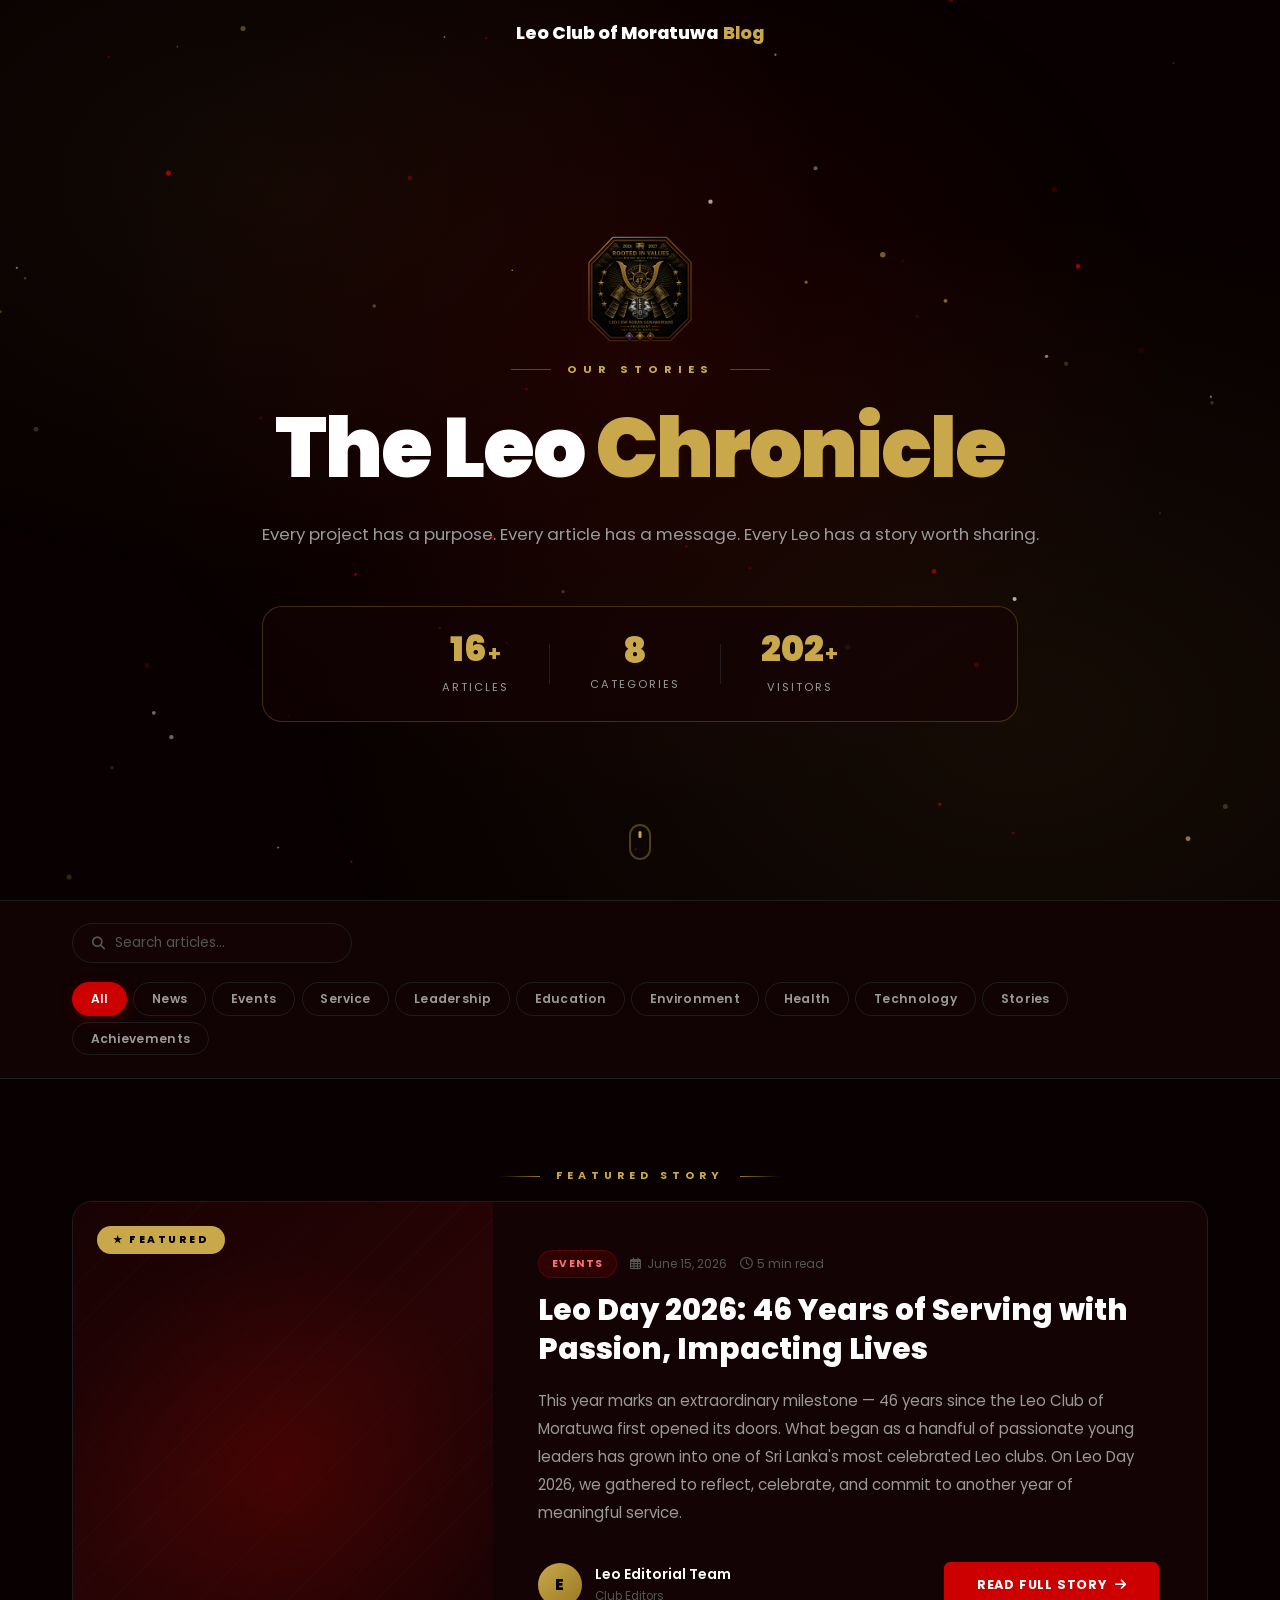
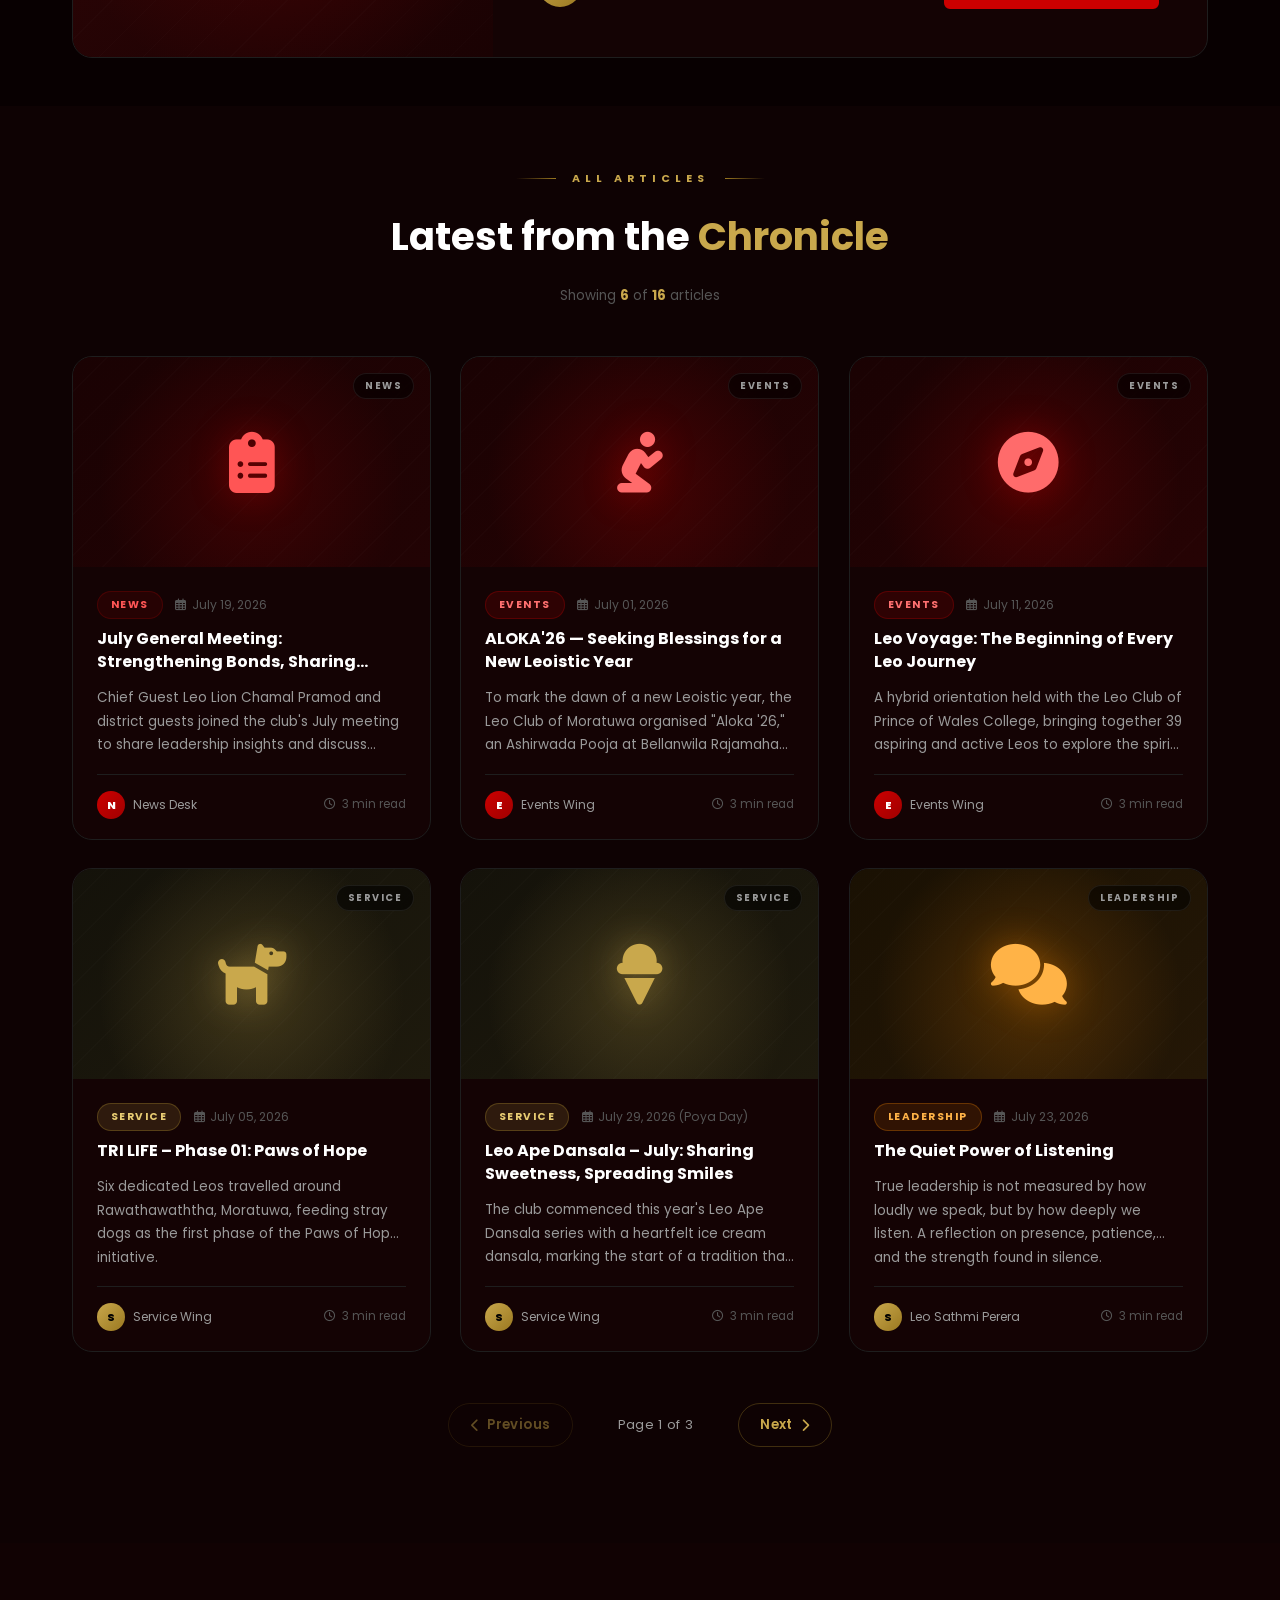
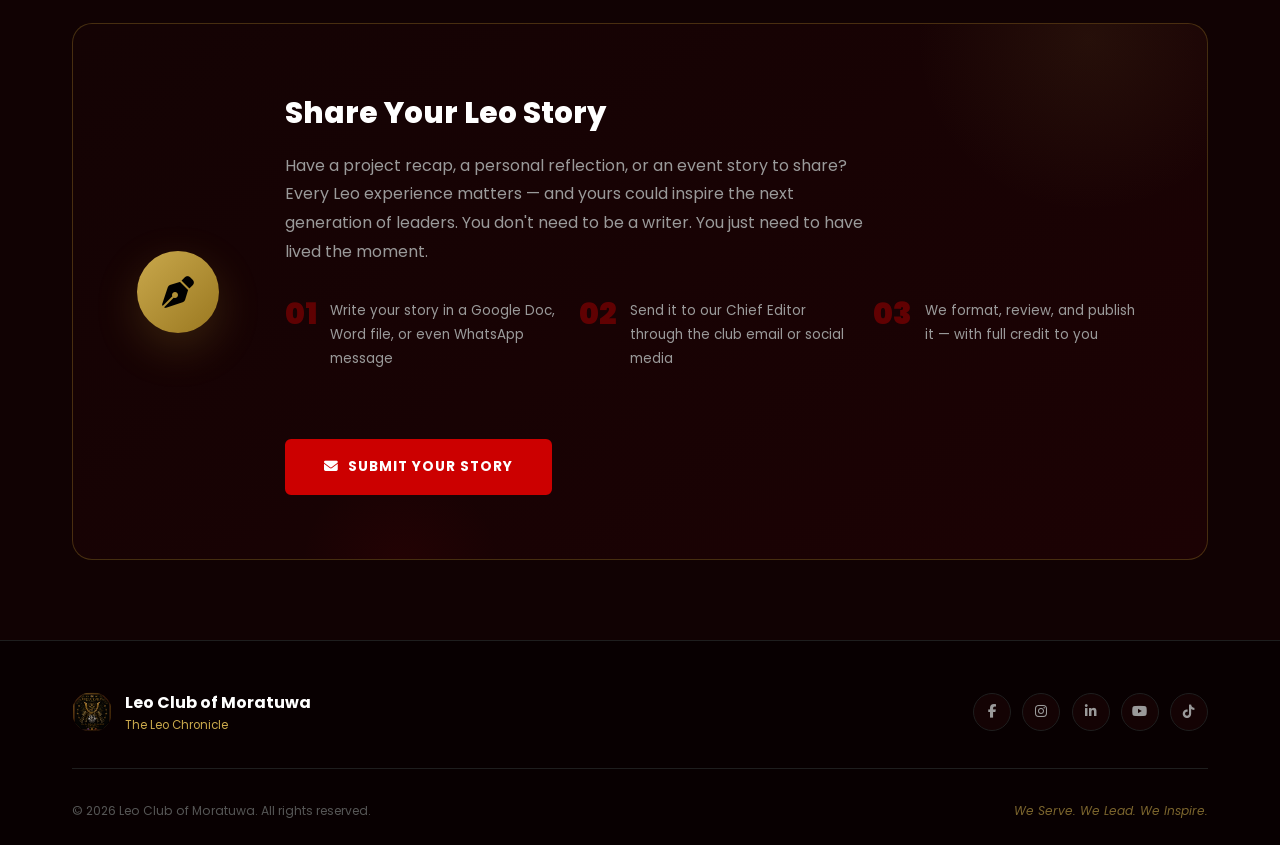
==== commit 78190824: "added new articles" ====
--- a/index.html
+++ b/index.html
@@ -32,12 +32,6 @@
   <nav class="navbar" id="navbar">
     <div class="nav-container">
       <div class="nav-logo">
-        <img
-          src="images/logos/clubLogo.png"
-          alt="Leo Club of Moratuwa logo"
-          class="nav-club-logo"
-          onerror="this.style.display='none'"
-        />
         Leo Club of Moratuwa <span>Blog</span>
       </div>
     </div>
@@ -51,6 +45,12 @@
     <div class="hero-overlay" aria-hidden="true"></div>
 
     <div class="hero-content">
+      <img
+        src="images/logos/clubLogo.png"
+        alt="Leo Club of Moratuwa logo"
+        class="hero-club-logo"
+        onerror="this.style.display='none'"
+      />
       <p class="hero-tag">
         <span class="tag-line" aria-hidden="true"></span>
         Our Stories
@@ -58,8 +58,7 @@
       </p>
       <h1>The Leo <span class="accent">Chronicle</span></h1>
       <p class="hero-sub">
-        Stories of service, leadership, and impact from the Leo Club of Moratuwa.<br />
-        Every project has a story. Every Leo has a journey.
+        Every project has a purpose. Every article has a message. Every Leo has a story worth sharing.
       </p>
 
       
@@ -424,6 +423,11 @@
     <script src="js/articles/stories.js"></script>
     <script src="js/articles/achievements.js"></script>
   <script src="js/articles-index.js"></script>
+    <script src="js/env-secrets.js"></script>
+  <script src="js/env-config.js"></script>
+  <script src="js/shared/text-utils.js"></script>
+  <script src="js/services/content-service.js"></script>
+  <script src="js/services/static-content-provider.js"></script>
   <script src="js/blog.js"></script>
 
 </body>
--- a/css/blog.css
+++ b/css/blog.css
@@ -87,6 +87,40 @@
 /* ═══════════════════════════════════════════════
    READING PROGRESS BAR
 ═══════════════════════════════════════════════ */
+.progress-bar {
+  position: fixed;
+  top: 0; left: 0;
+  height: 3px;
+  width: 0%;
+  z-index: 9999;
+  background: linear-gradient(90deg, var(--red), var(--gold), var(--red));
+  background-size: 200% 100%;
+  animation: shimmerBar 2.5s linear infinite;
+  transition: width 0.08s linear;
+}
+@keyframes shimmerBar {
+  0%   { background-position: 200% 0; }
+  100% { background-position: -200% 0; }
+}
+
+/* ═══════════════════════════════════════════════
+   NAVBAR
+═══════════════════════════════════════════════ */
+.navbar {
+  position: fixed;
+  top: 0; left: 0; right: 0;
+  z-index: 1000;
+  padding: 1.2rem 0;
+  background: transparent;
+  transition: all 0.4s ease;
+  border-bottom: 1px solid transparent;
+}
+.navbar.scrolled {
+  background: rgba(8, 0, 1, 0.96);
+  backdrop-filter: blur(20px);
+  -webkit-backdrop-filter: blur(20px);
+  padding: 0.75rem 0;
+  border-bottom-color: var(--border-red);
   box-shadow: 0 4px 30px rgba(0, 0, 0, 0.5);
 }
 .nav-container {
@@ -100,7 +134,7 @@
 .nav-logo {
   display: flex;
   align-items: center;
-  gap: 0.6rem;
+  gap: 0;
   font-size: 1.1rem;
   font-weight: 800;
   letter-spacing: 0;
@@ -180,6 +214,17 @@
   margin-top: 3.5rem;
   animation: heroFadeIn 1s ease both;
 }
+
+.hero-club-logo {
+  width: auto;
+  height: auto;
+  max-width: 180px;
+  max-height: 110px;
+  object-fit: contain;
+  margin: 0 auto 1rem;
+  border-radius: 0;
+  box-shadow: none;
+}
 @keyframes heroFadeIn {
   from { opacity: 0; transform: translateY(35px); }
   to   { opacity: 1; transform: translateY(0); }
@@ -209,9 +254,16 @@
 .hero-sub {
   font-size: 1.05rem;
   color: var(--text-secondary);
-  max-width: 920px;
+  max-width: none;
   margin: 0 auto 3.5rem;
   line-height: 1.85;
+  white-space: nowrap;
+}
+
+@media (max-width: 992px) {
+  .hero-sub {
+    white-space: normal;
+  }
 }
 
 .hero-stats {
